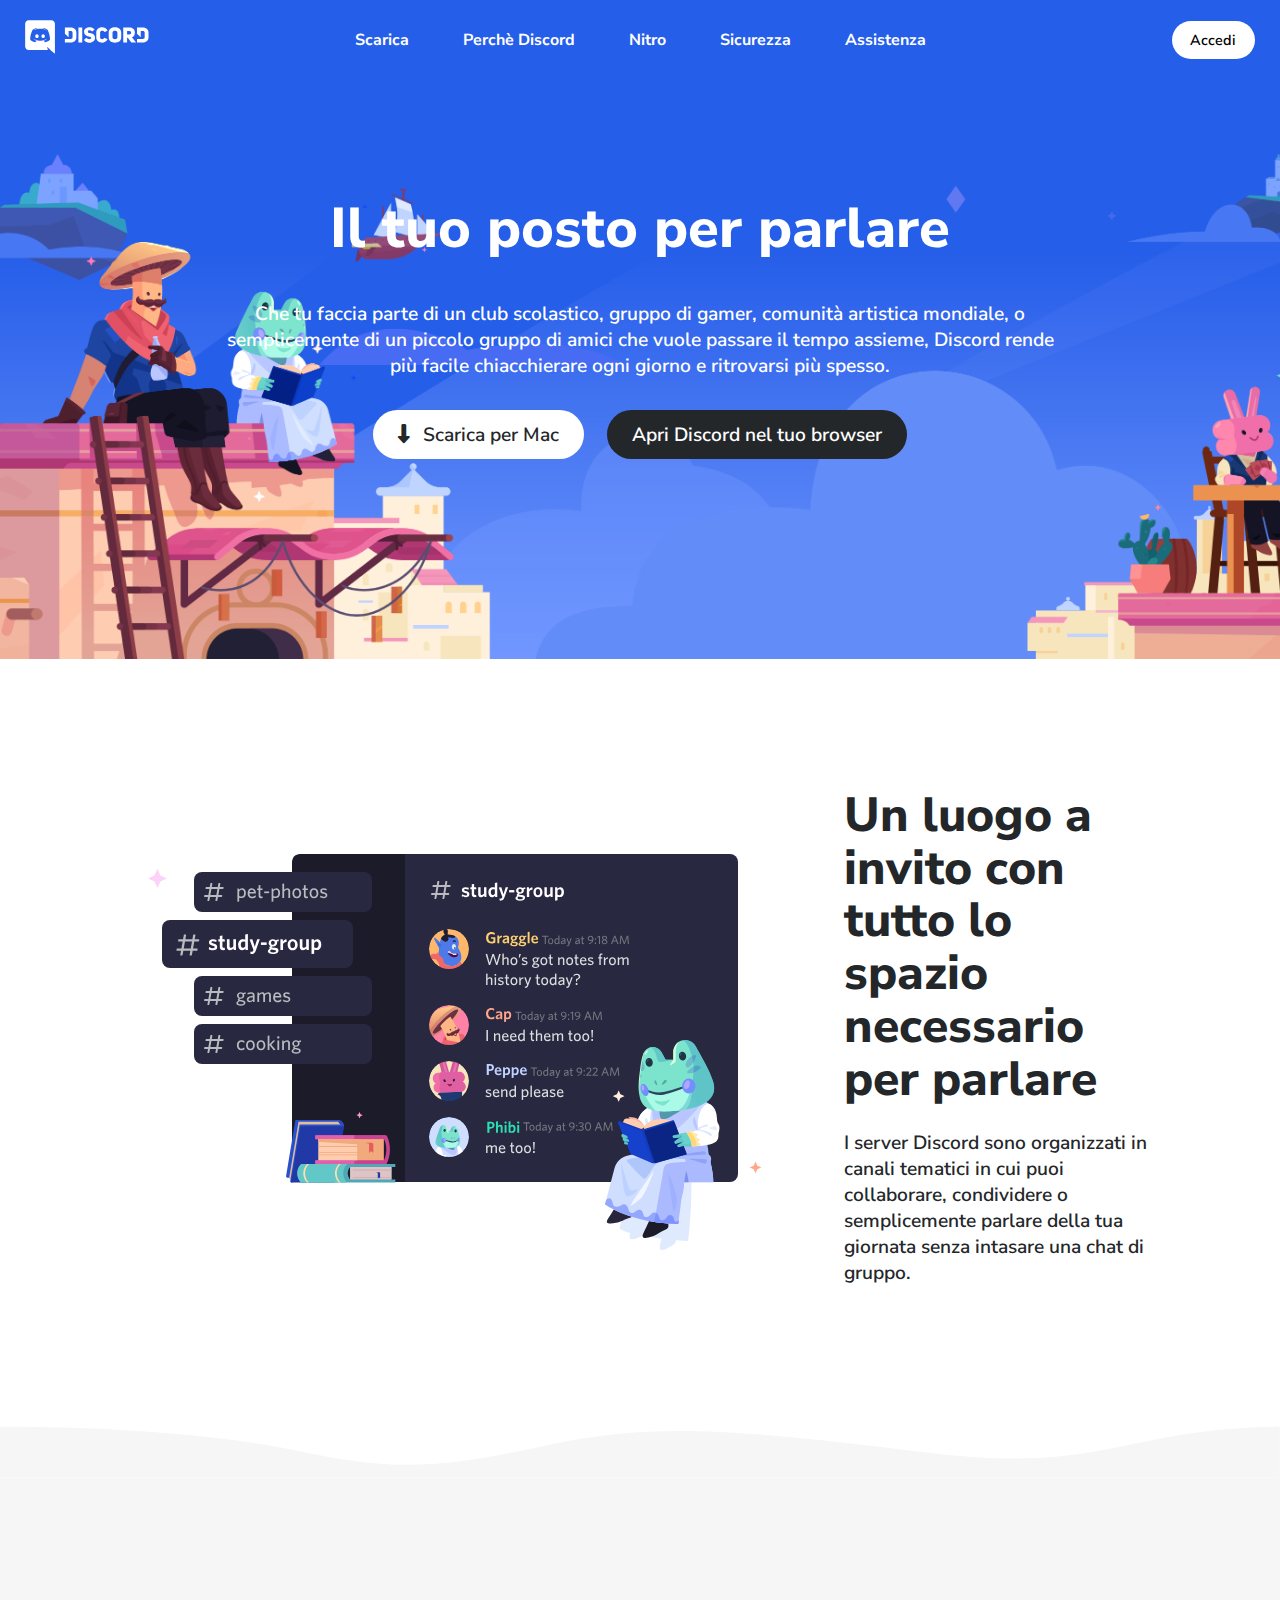
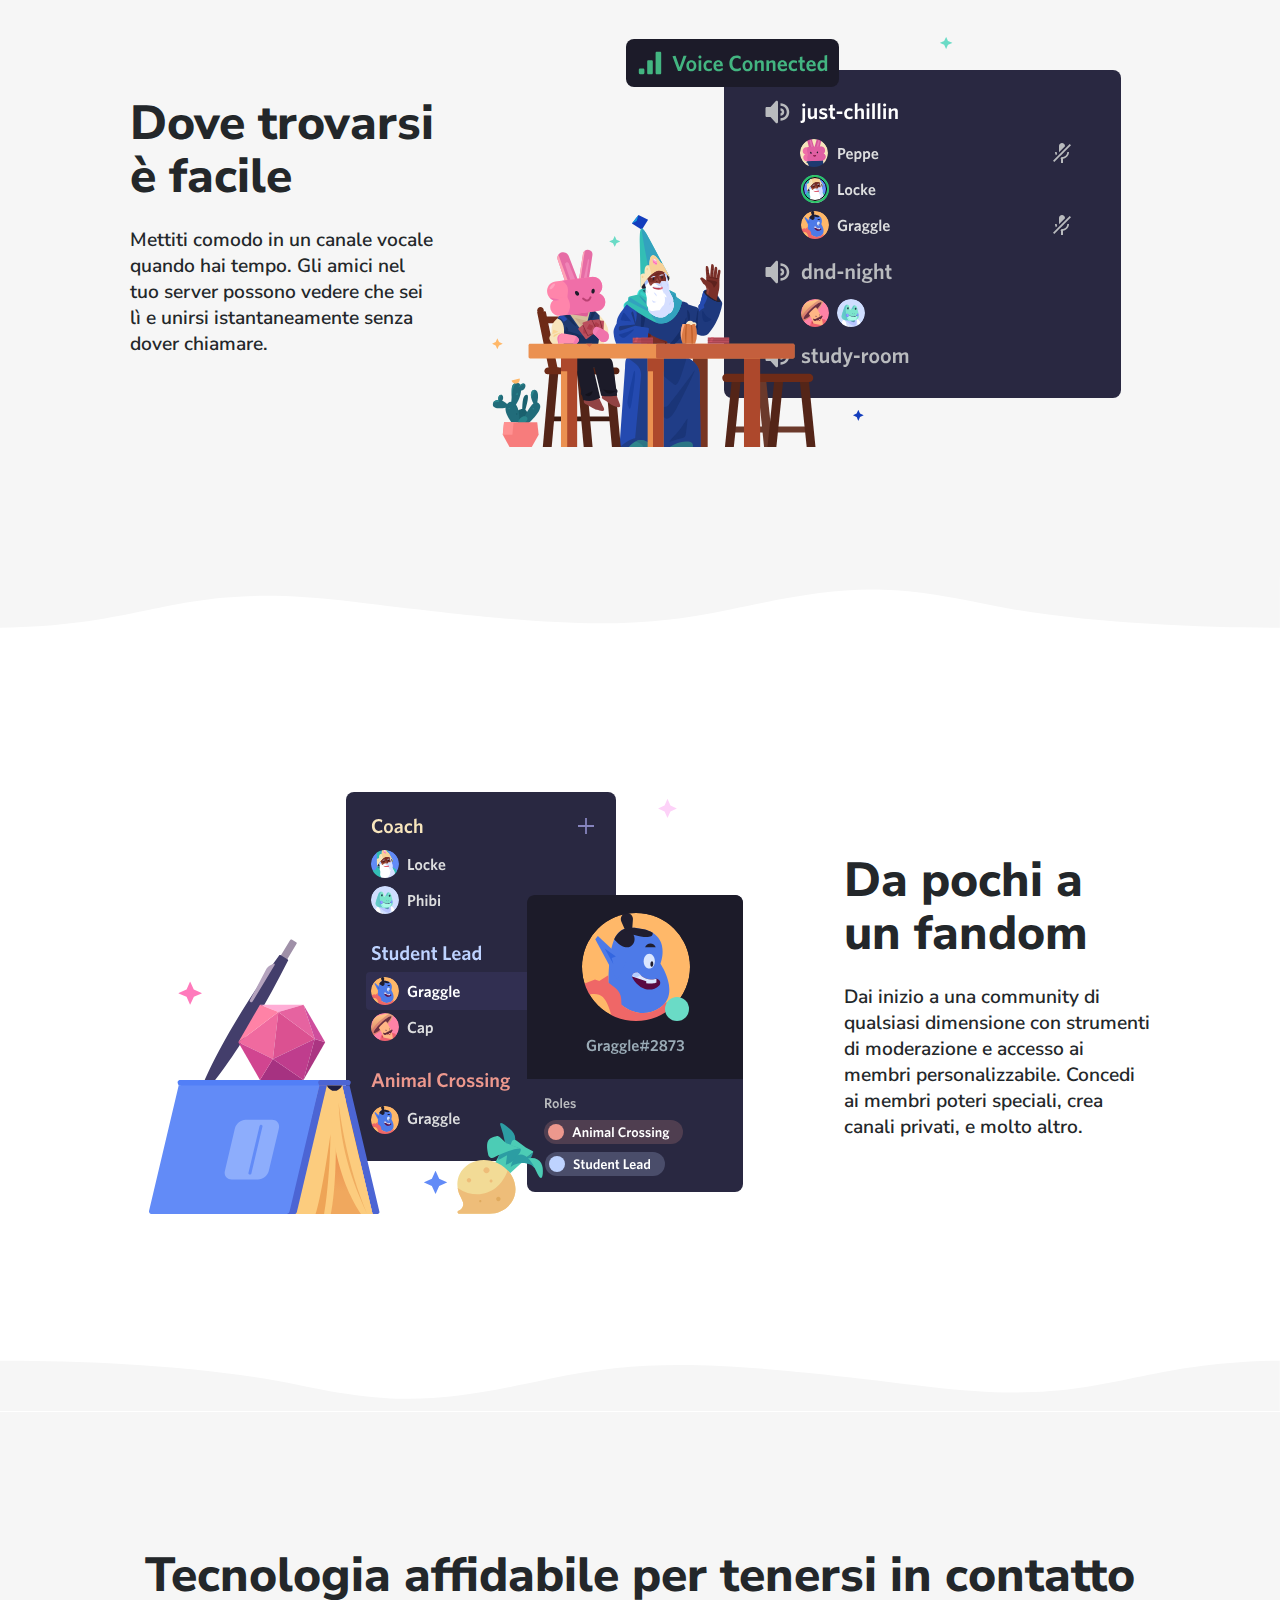
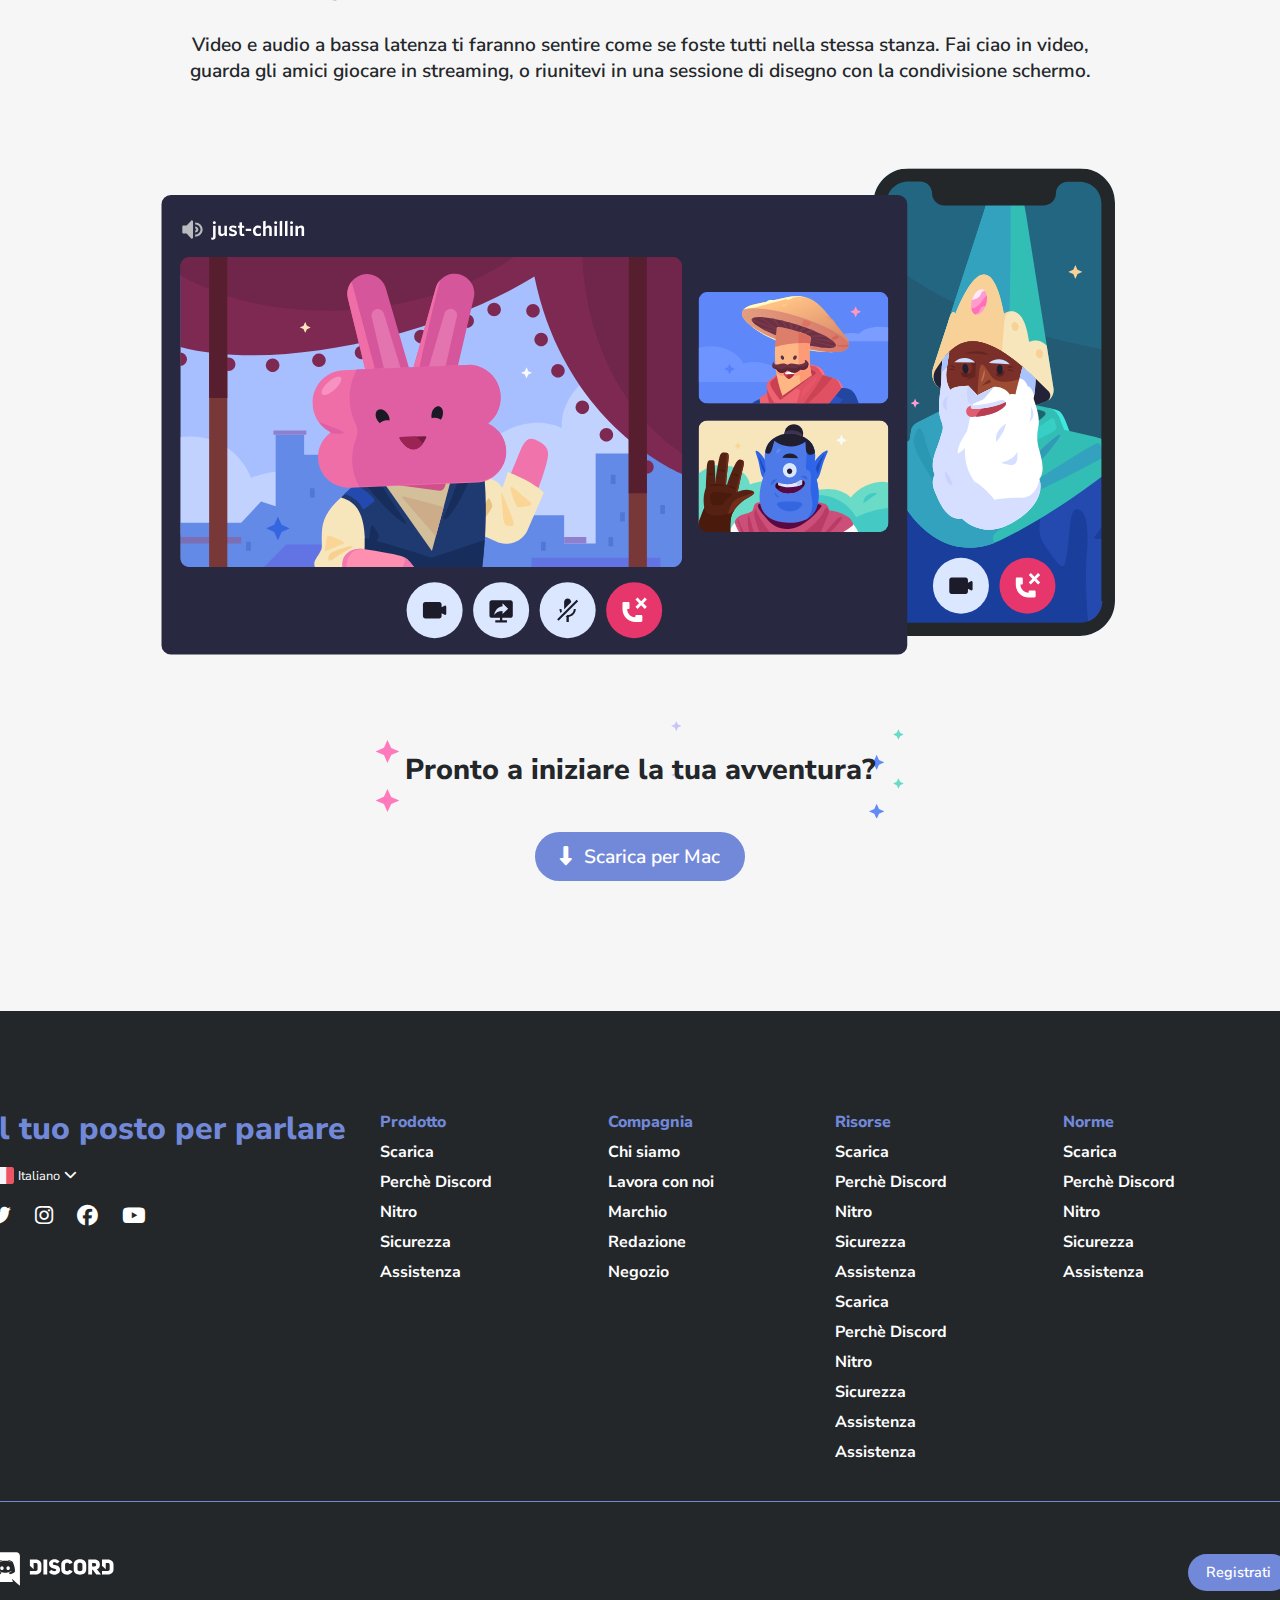
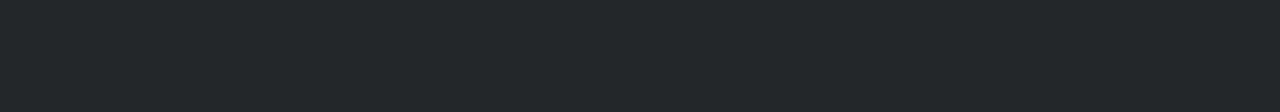
==== bonus/index.html @ c82fea2e "Aggiunte onde" ====
<!DOCTYPE html>
<html lang="en">
<head>

    <link rel="stylesheet" href="https://cdnjs.cloudflare.com/ajax/libs/font-awesome/6.2.0/css/all.min.css">

    <link rel="preconnect" href="https://fonts.googleapis.com">
    <link rel="preconnect" href="https://fonts.gstatic.com" crossorigin>
    <link href="https://fonts.googleapis.com/css2?family=Nunito+Sans:wght@200;300;400;600;700;800;900&display=swap" rel="stylesheet"> 

    <meta charset="UTF-8">
    <meta http-equiv="X-UA-Compatible" content="IE=edge">
    <meta name="viewport" content="width=device-width, initial-scale=1.0">
    <title>Discord</title>

    <link rel="stylesheet" href="css/style.css">
</head>
<body>
    
    <header>
        <div class="flexContainer">
            <div id="logoContainer">
                <a href="#"><img src="../img/logo.svg" alt="Discord Logo" class="logo"></a>
            </div>
            <nav>
                <ul>
                    <li><a href="#">Scarica</a></li>
                    <li><a href="#">Perchè Discord</a></li>
                    <li><a href="#">Nitro</a></li>
                    <li><a href="#">Sicurezza</a></li>
                    <li><a href="#">Assistenza</a></li>
                </ul>
            </nav>
            <div>
                <button class="smallButton">Accedi</button>
            </div>
        </div>
    </header>

    <section id="jumbotronSection">
        <div id="jumbotron">
            <h1>Il tuo posto per parlare</h1>
            <p>
                Che tu faccia parte di un club scolastico, gruppo di gamer,
                comunità artistica mondiale, o semplicemente di un piccolo gruppo
                di amici che vuole passare il tempo assieme, Discord rende più facile 
                chiacchierare ogni giorno e ritrovarsi più spesso.
            </p>
            <br>
            <button class="bigButton"><i class="fa-solid fa-down-long"></i> Scarica per Mac</button>
            <button class="bigButton">Apri Discord nel tuo browser</button>
        </div>
    </section>

    <section>
        <div class="flexContainer">
            <div class="imageContainer">
                <img src="../img/item1.svg" alt="Immagine 1">
            </div>
            <div class="textContainer">
                <h2>Un luogo a invito con tutto lo spazio necessario per parlare</h2>
                <p>I server Discord sono organizzati in canali tematici in cui puoi collaborare,
                    condividere o semplicemente parlare della tua giornata senza intasare una
                    chat di gruppo.
                </p>
            </div>
        </div>
    </section>

    <svg xmlns="http://www.w3.org/2000/svg" viewBox="0 0 1920 92" style="enable-background:new 0 0 1920 92" xml:space="preserve"><path d="M.1.1c0-.1 0-.1 0 0H0V76c240.6-3.6 261-71.8 530.2-38.8 290.1 35.6 408.1 45 563.5 11.9 155.4-33.1 222.6-43.2 378.5-9.6C1610.3 69.3 1807.3 76.6 1920 76V.1H.1z" fill="#f6f6f6"></path></svg>
    
    <section>
        <div class="flexContainer">
            <div class="textContainer">
                <h2>Dove trovarsi è facile</h2>
                <p>
                    Mettiti comodo in un canale vocale quando hai tempo. Gli amici nel tuo server 
                    possono vedere che sei lì e unirsi istantaneamente senza dover chiamare.
                </p>
            </div>
            <div class="imageContainer clearfix">
                <img src="../img/item2.svg" alt="Immagine 2">
            </div>
        </div>
    </section>

    <svg xmlns="http://www.w3.org/2000/svg" viewBox="0 0 1920 92" style="enable-background:new 0 0 1920 92" xml:space="preserve"><path d="M.1.1c0-.1 0-.1 0 0H0V76c240.6-3.6 261-71.8 530.2-38.8 290.1 35.6 408.1 45 563.5 11.9 155.4-33.1 222.6-43.2 378.5-9.6C1610.3 69.3 1807.3 76.6 1920 76V.1H.1z" fill="#f6f6f6"></path></svg>

    <section>
        <div class="flexContainer">
            <div class="imageContainer">
                <img src="../img/item3.svg" alt="Immagine 3">
            </div>
            <div class="textContainer">
                <h2>Da pochi a un fandom</h2>
                <p>
                    Dai inizio a una community di qualsiasi dimensione con strumenti di moderazione 
                    e accesso ai membri personalizzabile. Concedi ai membri poteri speciali,
                    crea canali privati, e molto altro.
                </p>
            </div>
        </div>
    </section>

    <svg xmlns="http://www.w3.org/2000/svg" viewBox="0 0 1920 92" style="enable-background:new 0 0 1920 92" xml:space="preserve"><path d="M.1.1c0-.1 0-.1 0 0H0V76c240.6-3.6 261-71.8 530.2-38.8 290.1 35.6 408.1 45 563.5 11.9 155.4-33.1 222.6-43.2 378.5-9.6C1610.3 69.3 1807.3 76.6 1920 76V.1H.1z" fill="#f6f6f6"></path></svg>
    
    <section>
        <div class="flexContainer">
            <h2>Tecnologia affidabile per tenersi in contatto</h2>
            <p>Video e audio a bassa latenza ti faranno sentire come se foste tutti nella stessa stanza.
                Fai ciao in video, guarda gli amici giocare in streaming, o riunitevi in una sessione di
                disegno con la condivisione schermo.
            </p>
            <img src="../img/item4-big.svg" alt="Immagine 4">
            <h3>Pronto a iniziare la tua avventura?</h3>
            <button class="bigButton"><i class="fa-solid fa-down-long"></i> Scarica per Mac</button>
        </div>
    </section>
   
    <footer>

        <div class="flexContainer">
            <header>
                <h3>Il tuo posto per parlare</h3>
                <div id="languageContainer">
                    <img src="../img/ita.png" alt="ita">
                    <span>Italiano</span>
                    <i class="fa-solid fa-chevron-down"></i>
                </div>
                <div id="socialContainer">
                    <i class="fa-brands fa-twitter"></i>
                    <i class="fa-brands fa-instagram"></i>
                    <i class="fa-brands fa-facebook"></i>
                    <i class="fa-brands fa-youtube"></i>
                </div>
            </header>
            <div class="linkList">
                <h4>Prodotto</h4>
                <ul>
                    <li><a href="#">Scarica</a></li>
                    <li><a href="#">Perchè Discord</a></li>
                    <li><a href="#">Nitro</a></li>
                    <li><a href="#">Sicurezza</a></li>
                    <li><a href="#">Assistenza</a></li>
                </ul>
            </div>
            <div class="linkList">
                <h4>Compagnia</h4>
                <ul>
                    <li><a href="#">Chi siamo</a></li>
                    <li><a href="#">Lavora con noi</a></li>
                    <li><a href="#">Marchio</a></li>
                    <li><a href="#">Redazione</a></li>
                    <li><a href="#">Negozio</a></li>
                </ul>
            </div>
            <div class="linkList">   
                <h4>Risorse</h4>
                <ul>
                    <li><a href="#">Scarica</a></li>
                    <li><a href="#">Perchè Discord</a></li>
                    <li><a href="#">Nitro</a></li>
                    <li><a href="#">Sicurezza</a></li>
                    <li><a href="#">Assistenza</a></li>
                    <li><a href="#">Scarica</a></li>
                    <li><a href="#">Perchè Discord</a></li>
                    <li><a href="#">Nitro</a></li>
                    <li><a href="#">Sicurezza</a></li>
                    <li><a href="#">Assistenza</a></li>
                    <li><a href="#">Assistenza</a></li>
                </ul>
            </div>
            <div class="linkList">
                <h4>Norme</h4>
                <ul>
                    <li><a href="#">Scarica</a></li>
                    <li><a href="#">Perchè Discord</a></li>
                    <li><a href="#">Nitro</a></li>
                    <li><a href="#">Sicurezza</a></li>
                    <li><a href="#">Assistenza</a></li>
                </ul>
            </div>
        </div>

        <hr>

        <div class="flexContainer">
            <div id="logoContainer">
                <a href="#"><img src="../img/logo.svg" alt="Discord Logo" class="logo"></a>
            </div>
            <button class="smallButton">Registrati</button>
        </div>
        
    </footer>

</body>
</html>
---- bonus/css/style.css ----
/*RESET*/
*{
    margin: 0;
    padding: 0;
    box-sizing: border-box;

    font-family: 'Nunito Sans', sans-serif;
    cursor: default;
}

/*Palette
    header: #255ee9
    header text: #ffffff
    blue text: #7289da
    dark text: #23272a
    dark button:  //
    footer:       // 
    gray sections: #f6f6f6
*/

/*Regole Generali*/
body > header,
body > section,
body > footer
{
    width: 100%;

    display: flex;
    justify-content: center;
    align-items: center;
}

body > section {
    padding: 130px;

    color: #23272a;
}

.flexContainer {
    width: 1300px;

    display: flex;
    justify-content: space-between;
    align-items: center;
}

.logo{
    max-height: 50px;
    cursor: pointer;
}

button{
    padding: 0.6em 1.3em; 
    border-radius: 180px;
    border: none;
    font-size: 1.3rem;
    cursor: pointer;
}

.smallButton{
    font-size: 0.9em;
    font-weight: 600;
} 

.bigButton{
    font-size: 1.2rem;
    font-weight: 600;
}

.clearfix::after {
    content: "";
    clear: both;
    display: table;
  }

h2{
    font-size: 3em;
    font-weight: 800;
    margin-bottom: 0.5em;
}

p{
    font-size: 1.2rem;
    font-weight: 600;
}

button i {
    margin-right: 0.4em;
}

/*Header*/
body > header {
    padding: 15px;

    background-color: #255ee9;
}

body > header *{
    text-decoration: none;
    color: white;
    font-weight: 700;
}

body > header > .flexContainer{
    height: 50px;
}

body > header > .flexContainer > * {
    display: flex;
    align-items: center;
}

body > header > .flexContainer > div {
    width: 15%;
    flex-shrink: 1;
    padding: 10px;
}

body > header > .flexContainer > #logoContainer{
    justify-content: flex-start;
}

body > header > .flexContainer > div:nth-of-type(2){
    justify-content: flex-end;
}

body > header button{
    color: black;
    background-color: white;
}

body > header nav {
    width: 50%;

    flex-shrink: 2;
    justify-content: center;
}

body > header nav ul {
    width: 100%;
    list-style: none;

    display: flex;
    justify-content: space-around;
}

/*Jumbotron*/
body > #jumbotronSection{
    background-image: url("../../img/jumbo.png");
    background-size: cover;

    padding: 110px 0 190px 0;
}

body > #jumbotronSection > #jumbotron{
    max-width: 850px;

    text-align: center;
    color: white;
}

body > #jumbotronSection h1 {
    font-size: 3.5em;
    font-weight: 800;

    margin-bottom: 0.6em;
}

body > #jumbotronSection button {
    margin: 0.5em;
}

body > #jumbotronSection .bigButton:first-of-type {
    color: #23272a;
    background-color: white;
}

body > #jumbotronSection .bigButton:last-of-type {
    color: white;
    background-color: #23272a;
}

/*Sections*/
body > section:nth-of-type(even){
    background-color: white;
}

body > section:nth-of-type(odd){
    background-color: #f6f6f6;
}

body > section > .flexContainer > .imageContainer{
    width: 70%;
}

body > section > .flexContainer > .textContainer{
    width: 30%;
}

body > section:nth-last-of-type(3) > .flexContainer > .imageContainer img{
    float: right;
}

body > section > .flexContainer > .textContainer h2{
    font-size: 3em;
    font-weight: 800;
    line-height: 1.1em;  /*line height standard = 1.2em*/

    margin-bottom: 0.5em;
}

body > section:last-of-type > .flexContainer{
    flex-direction: column;

    text-align: center;
}

body > section:last-of-type > .flexContainer p{ 
    max-width: 90%;

    margin-bottom: 1em;
}

body > section:last-of-type > .flexContainer img{
    width: 100%;
}

body > section:last-of-type > .flexContainer h3{ 
    font-size: 1.8em;
    font-weight: 800;

    padding: 1em;
    margin-bottom: 0.5em;

    background-image: url("../../img/stars.svg");
    background-size: contain;
}

body > section:last-of-type button{
    color: white;
    background-color: #7289da;
}

/*Footer*/
body > footer{
    flex-direction: column;
    padding: 100px;

    background-color :#23272a;
}

body > footer .flexContainer:first-child {
    align-items: flex-start;
}

body > footer header{
    width: 30%;
    color: white;
}

body > footer header h3{
    font-size: 2rem;
    font-weight: 800;
    color:#7289da;
    line-height: 1.1em;
}

body > footer .flexContainer:first-child img{
    width: 1.5rem;
}

body > footer header > div {
    width: 50%;

    display: flex;
    justify-content: flex-start;
    align-items: center;
}

body > footer header #languageContainer{
    margin: 1.25rem 0;
    font-size: 0.8rem;
    cursor: pointer;
}

body > footer header #languageContainer > *{
    margin-right: 0.25rem;
}

body > footer header #socialContainer{
    font-size: 1.3rem;
}

body > footer header #socialContainer > *{
    margin-right: 1.5rem;
    cursor: pointer;
}

body > footer .linkList{
    width: calc(70% / 4);
}

body > footer .linkList h4{
    color: #7289da;
    font-weight: 800;
}

body > footer .linkList ul{
    list-style: none;
}

body > footer .linkList ul li{
    margin: 0.5rem 0;
}

body > footer .linkList ul li a{
    color: white;
    text-decoration: none;
    font-weight: 700;
    cursor: pointer;
}

body > footer hr{
    margin: 30px 0;
    width: 1300px;

    border-color:#7289da;
    border-top: none;
}

body > footer .flexContainer:last-child{
    padding: 20px 0;
}
 
footer .smallButton{
    background-color: #7289da;
    color: white;
}

svg:nth-of-type(1),
svg:nth-of-type(3) {
    transform: rotate(180deg);
    background-color: white;
    display: block;
}

svg:nth-of-type(2){
    background-color: white;
}

/*DEBUG*/
.debug header{
    background-color: lightblue;
} 

 .debug header .flexContainer{
    background-color: goldenrod;
} 

.debug #jumbotronSection{
    background-color :darkblue;
}

.debug #jumbotron{ 
    background-color: violet;
}

.debug .imageContainer {
    background-color: dodgerblue;
}

.debug .textContainer {
    background-color: pink;
}

.debug > section:last-of-type > .flexContainer{
    background-color:forestgreen;
}

.debug footer .flexContainer:first-child header{
    background-color:lightcoral;
}

.debug footer{
    background-color :#23272a;
}

.debug footer .flexContainer{
    background-color: aquamarine;
}

.debug footer .flexContainer:first-child .linkList{
    background-color:lightseagreen;
    border: 2px dashed white;
}

.debug footer .flexContainer:last-child div {
    background-color: pink;
}

.debug .flexContainer > div,
.debug .flexContainer > nav,
.debug #jumbotron,
.debug > section:last-of-type > .flexContainer,
.debug footer .flexContainer:first-child header
{
    border: 2px dashed black;
}
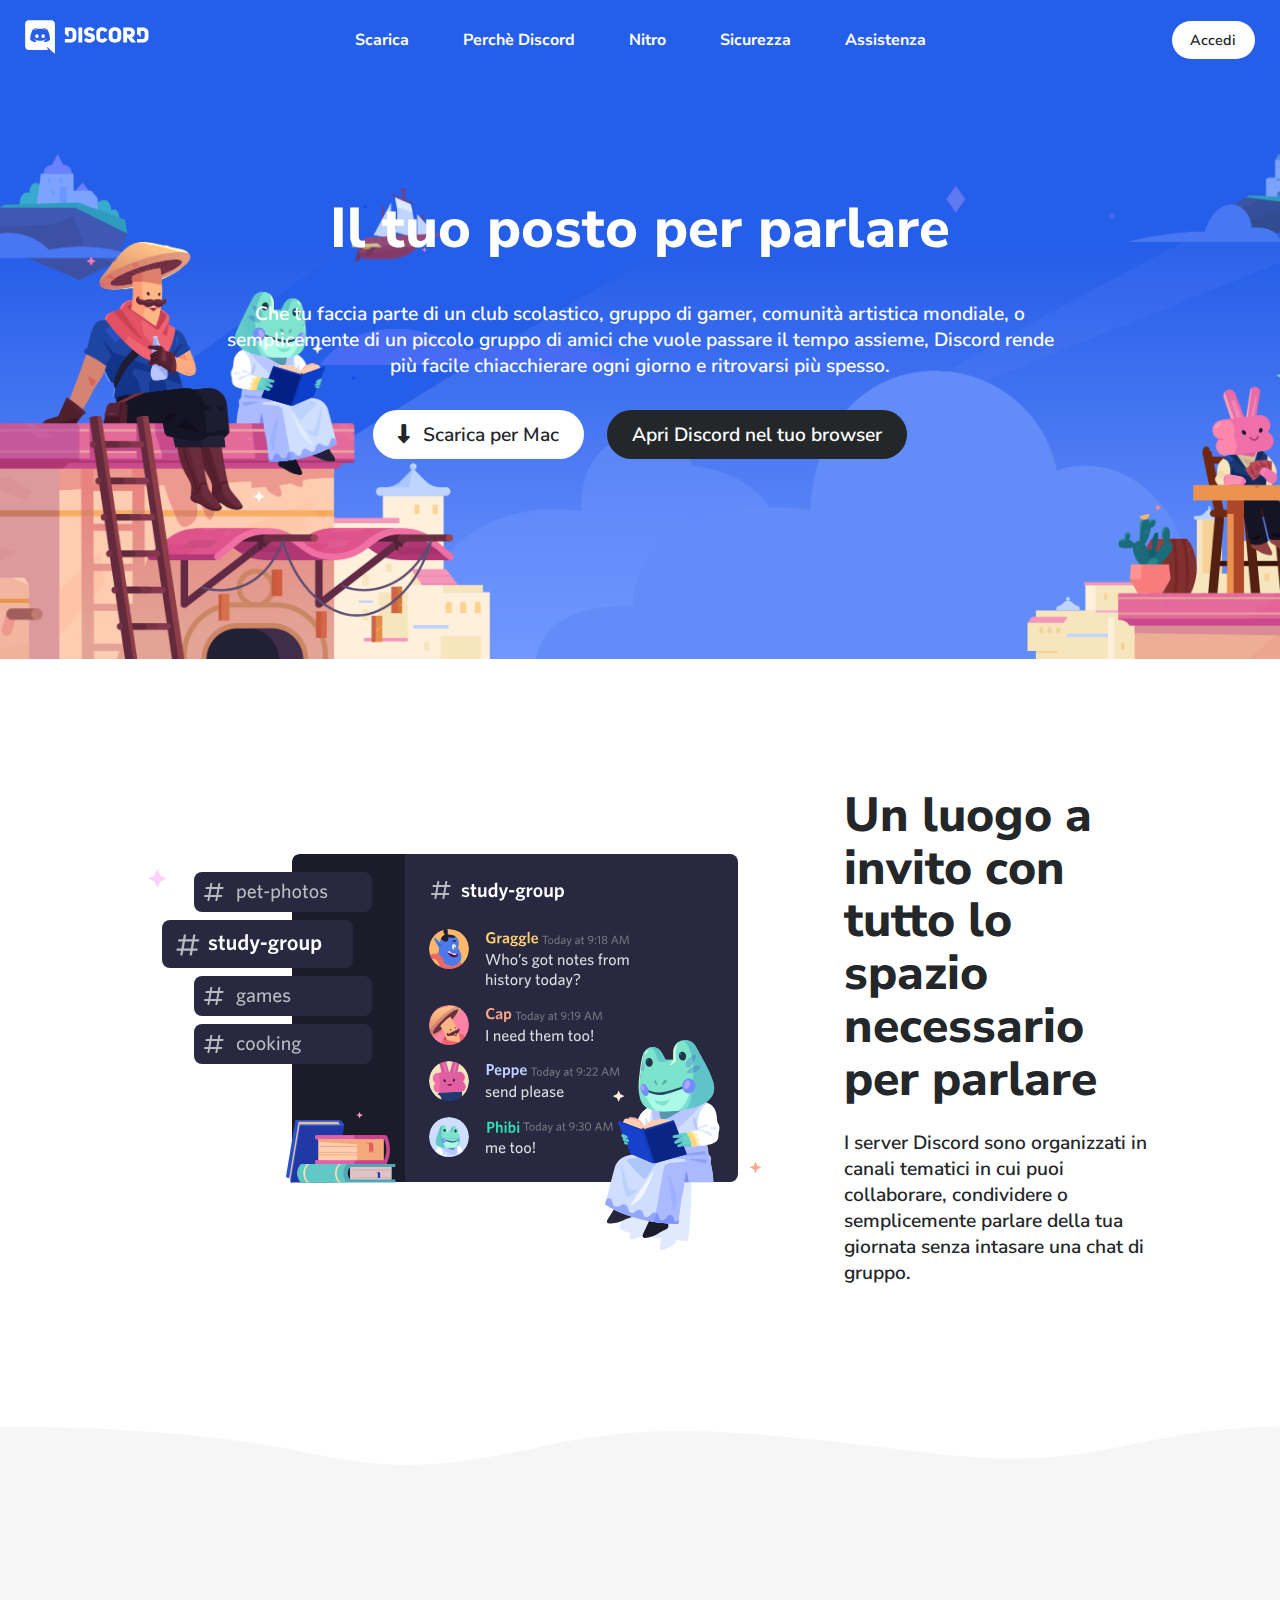
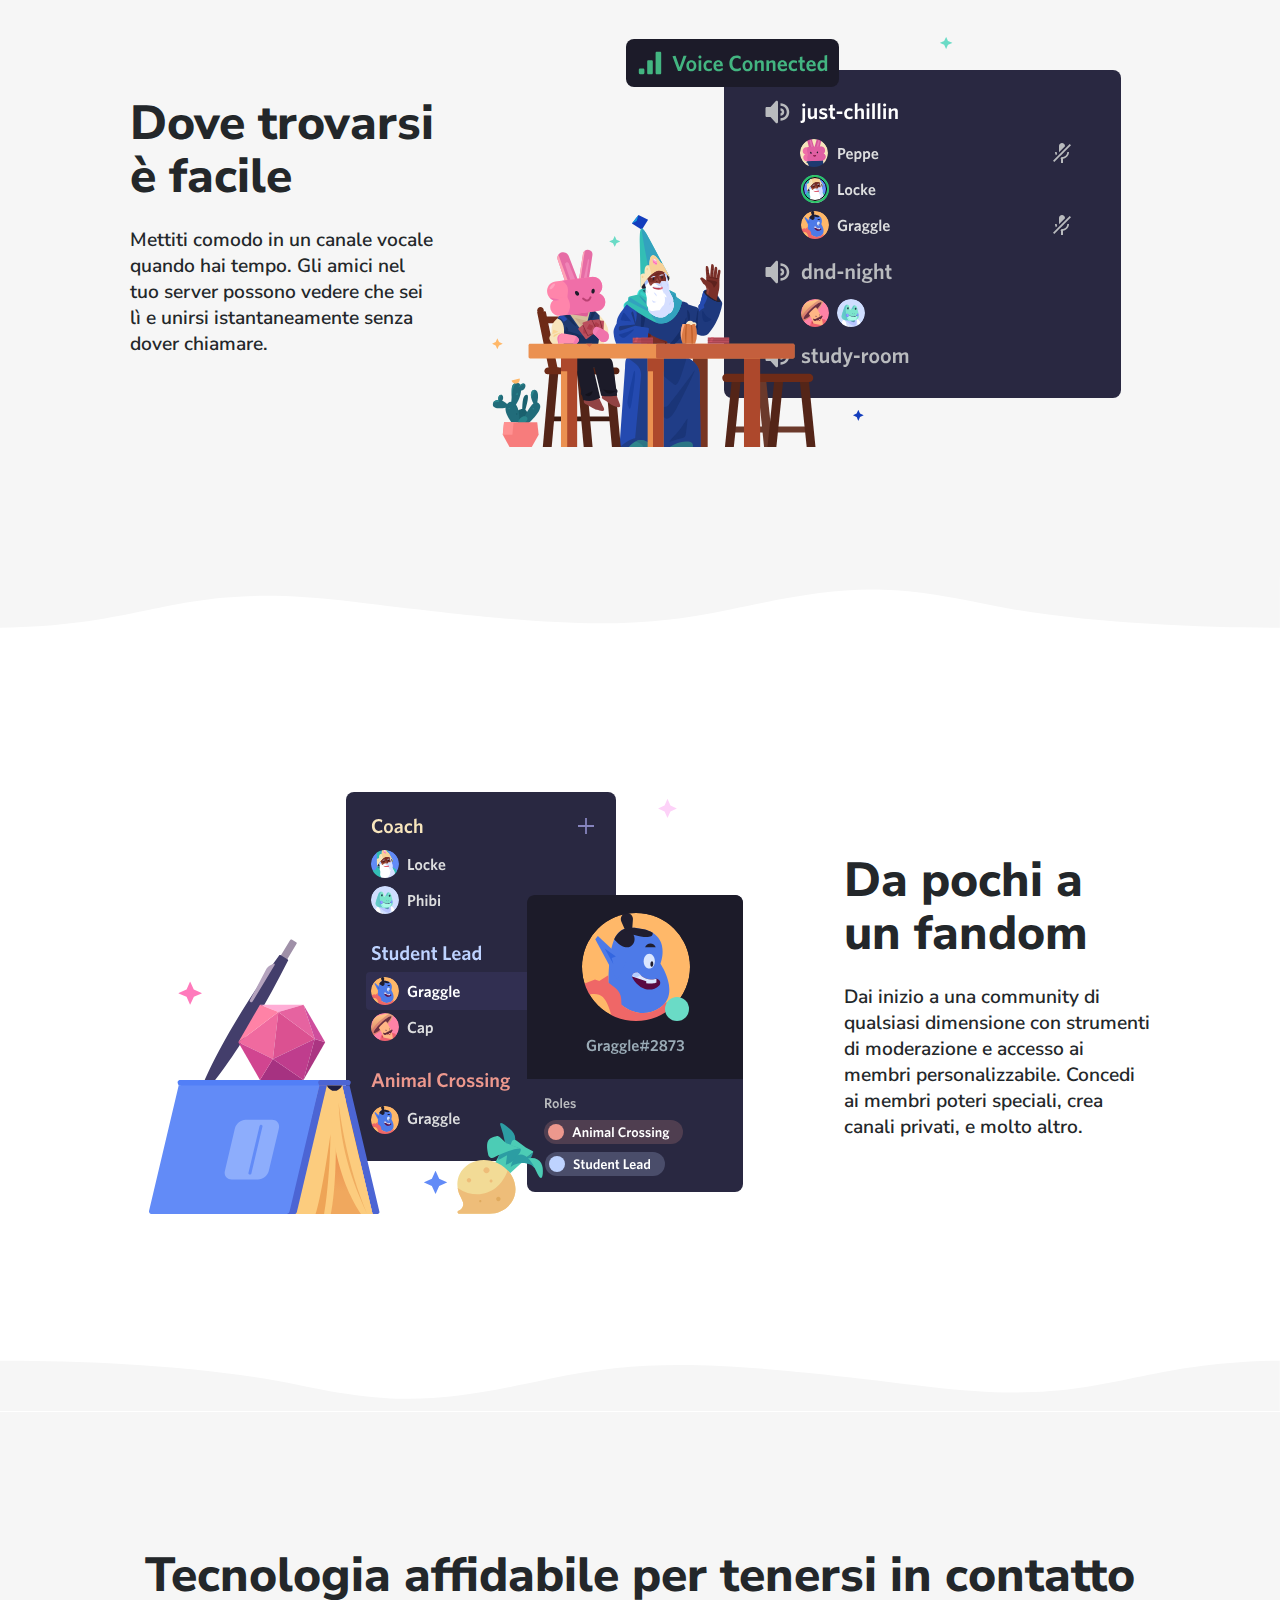
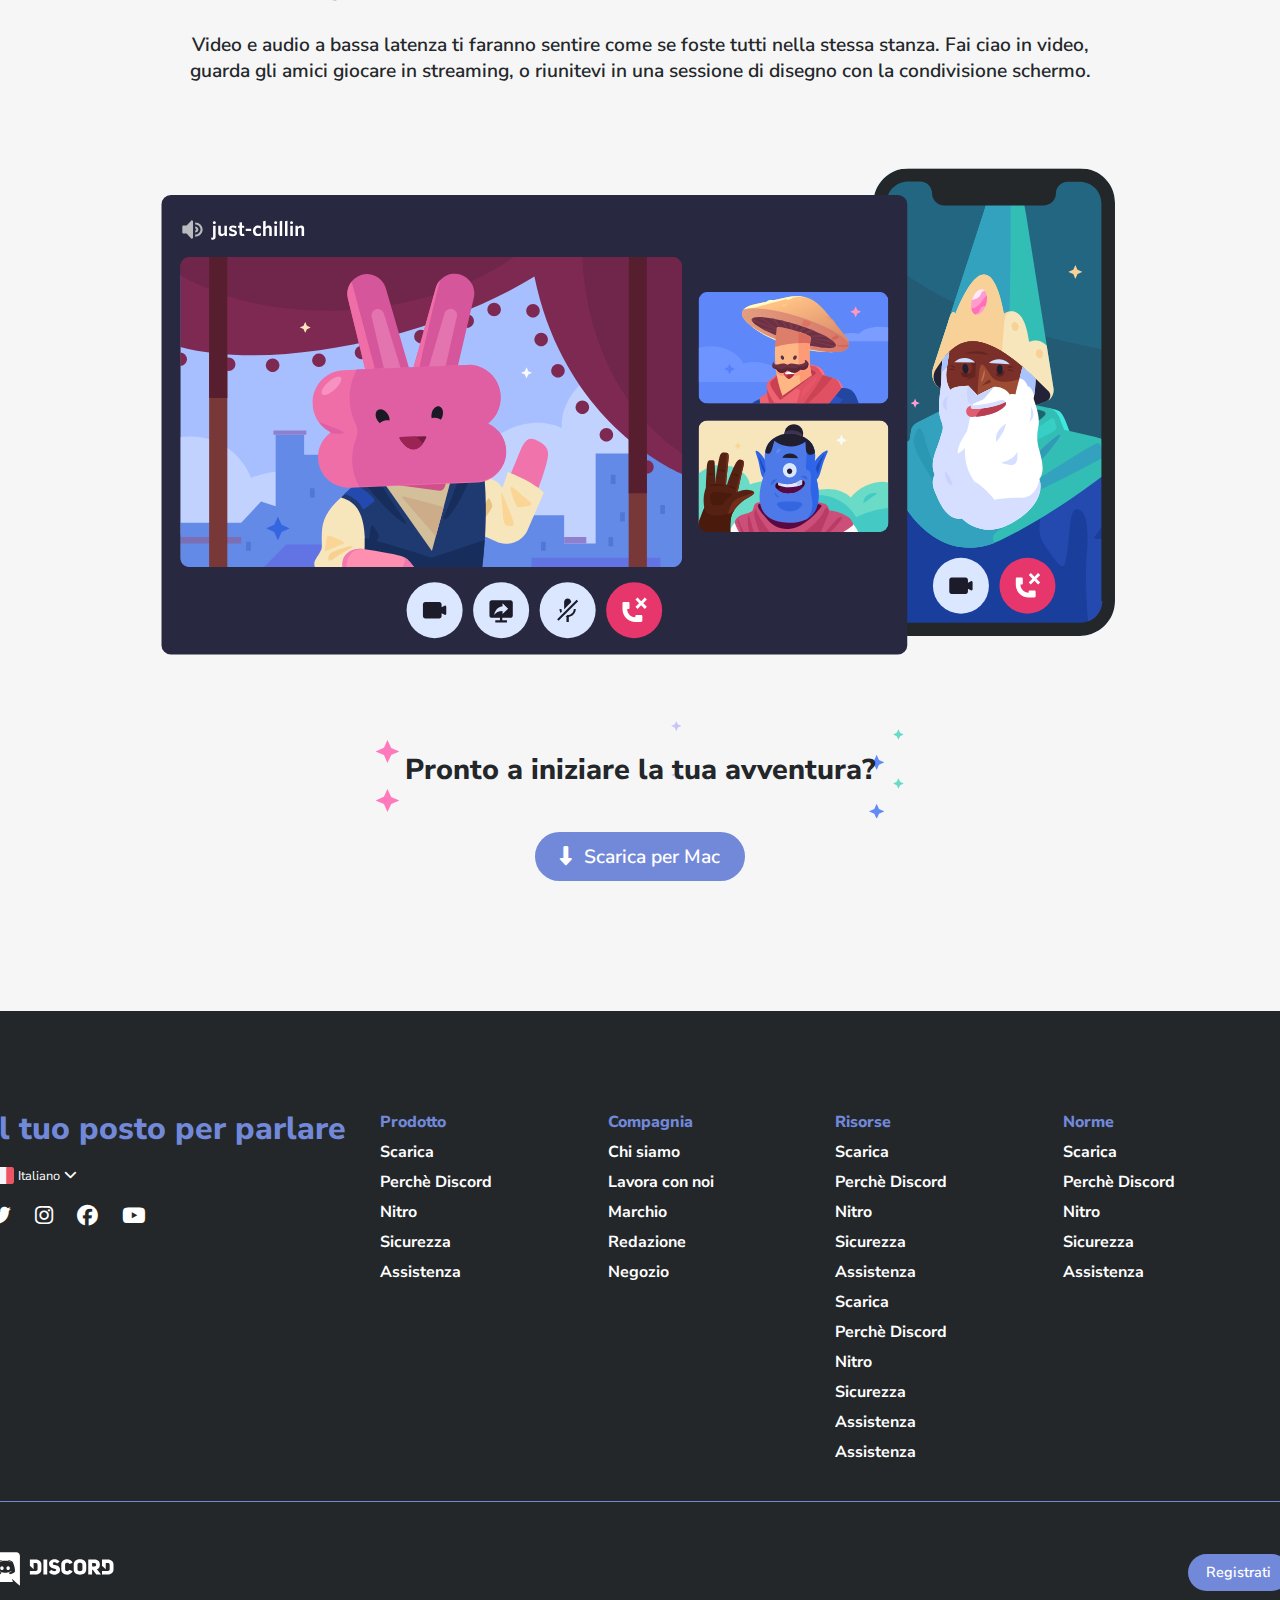
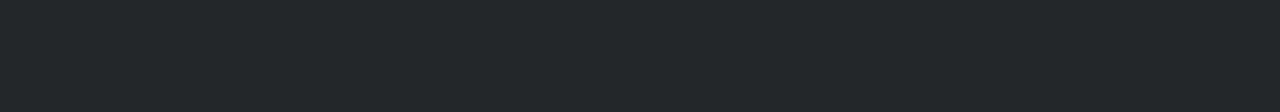
==== commit c0f5d733: "Aggiunti effetti hover" ====
--- a/bonus/index.html
+++ b/bonus/index.html
@@ -32,7 +32,7 @@
                 </ul>
             </nav>
             <div>
-                <button class="smallButton">Accedi</button>
+                <button class="smallButton whiteButton">Accedi</button>
             </div>
         </div>
     </header>
@@ -47,7 +47,7 @@
                 chiacchierare ogni giorno e ritrovarsi più spesso.
             </p>
             <br>
-            <button class="bigButton"><i class="fa-solid fa-down-long"></i> Scarica per Mac</button>
+            <button class="bigButton whiteButton"><i class="fa-solid fa-down-long"></i> Scarica per Mac</button>
             <button class="bigButton">Apri Discord nel tuo browser</button>
         </div>
     </section>
@@ -113,7 +113,7 @@
             </p>
             <img src="../img/item4-big.svg" alt="Immagine 4">
             <h3>Pronto a iniziare la tua avventura?</h3>
-            <button class="bigButton"><i class="fa-solid fa-down-long"></i> Scarica per Mac</button>
+            <button class="bigButton purpleButton"><i class="fa-solid fa-down-long"></i> Scarica per Mac</button>
         </div>
     </section>
    
@@ -188,7 +188,7 @@
             <div id="logoContainer">
                 <a href="#"><img src="../img/logo.svg" alt="Discord Logo" class="logo"></a>
             </div>
-            <button class="smallButton">Registrati</button>
+            <button class="smallButton purpleButton">Registrati</button>
         </div>
         
     </footer>
--- a/bonus/css/style.css
+++ b/bonus/css/style.css
@@ -55,6 +55,8 @@
     border: none;
     font-size: 1.3rem;
     cursor: pointer;
+
+    transition: all 0.2s;
 }
 
 .smallButton{
@@ -65,6 +67,16 @@
 .bigButton{
     font-size: 1.2rem;
     font-weight: 600;
+}
+
+.whiteButton{
+    color: #23272a;
+    background-color: white;
+}
+
+.purpleButton{
+    color: white;
+    background-color: #7289da;
 }
 
 .clearfix::after {
@@ -124,11 +136,6 @@
     justify-content: flex-end;
 }
 
-body > header button{
-    color: black;
-    background-color: white;
-}
-
 body > header nav {
     width: 50%;
 
@@ -170,11 +177,6 @@
     margin: 0.5em;
 }
 
-body > #jumbotronSection .bigButton:first-of-type {
-    color: #23272a;
-    background-color: white;
-}
-
 body > #jumbotronSection .bigButton:last-of-type {
     color: white;
     background-color: #23272a;
@@ -234,11 +236,6 @@
 
     background-image: url("../../img/stars.svg");
     background-size: contain;
-}
-
-body > section:last-of-type button{
-    color: white;
-    background-color: #7289da;
 }
 
 /*Footer*/
@@ -347,6 +344,29 @@
 svg:nth-of-type(2){
     background-color: white;
 }
+
+/*Effetti Hover*/
+li:hover a{
+    cursor: pointer;
+    border-bottom: 1px solid white;
+}
+
+button:hover{
+    box-shadow: 0px 4px 11px 4px rgba(0, 0, 0, 0.2);
+}
+
+.whiteButton:hover{
+    color: #7289da;    
+}
+
+body > #jumbotronSection .bigButton:last-of-type:hover {
+    background-color: #36393f;
+}
+
+.purpleButton:hover{
+    background-color: rgb(151, 154, 238);
+}
+
 
 /*DEBUG*/
 .debug header{
